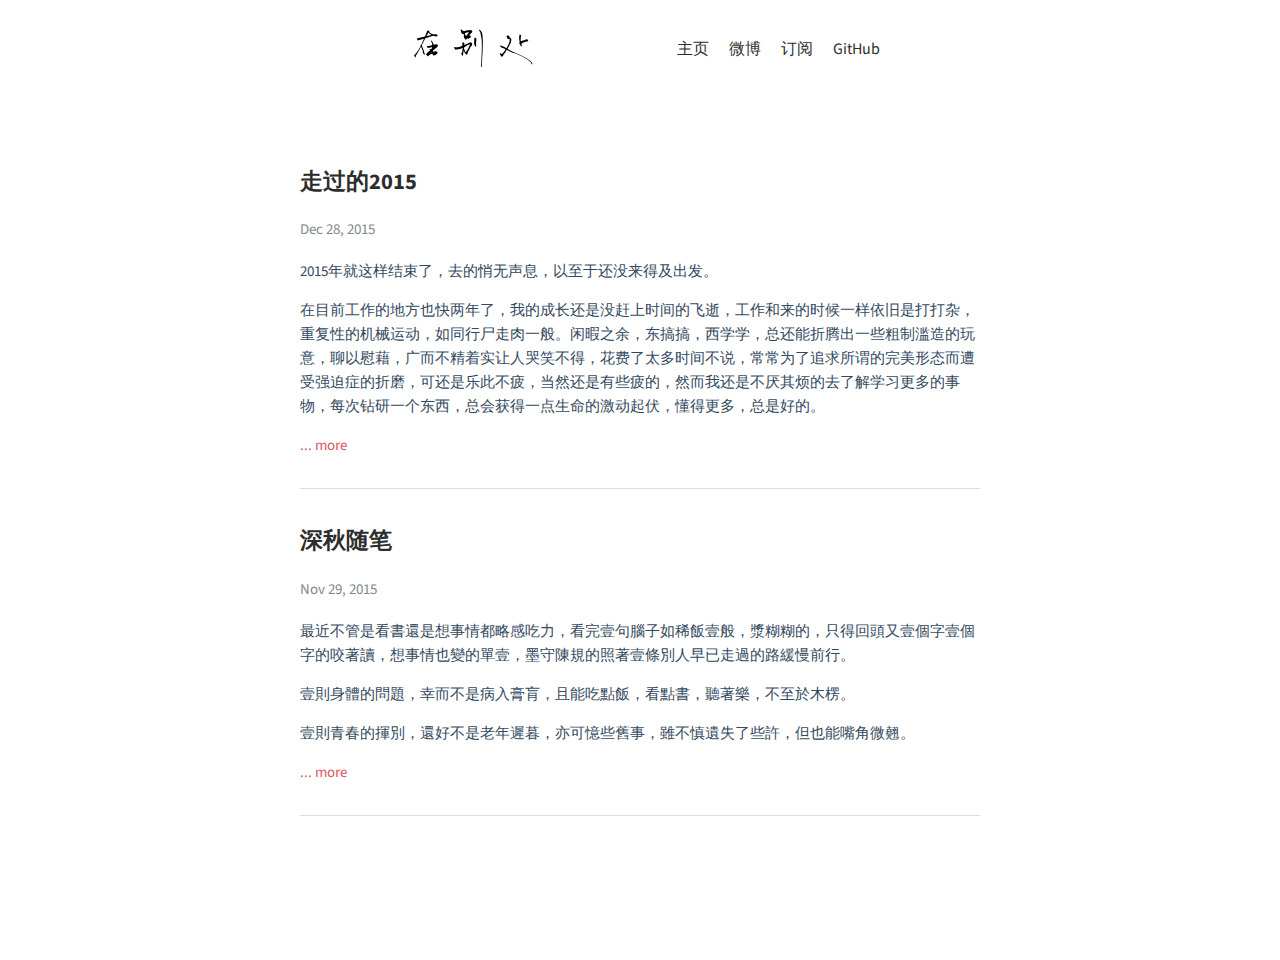
==== archives/index.html @ 952b91d6 "Site updated: 2016-05-18 09:24:41" ====
<!DOCTYPE html><html><head><meta charset="utf-8"><meta name="X-UA-Compatible" content="IE=edge"><title>在别处</title><meta name="description" content="A Blog Powered By Hexo"><meta name="viewport" content="width=device-width, initial-scale=1"><link rel="short icon" href="/favicon.ico"><link rel="stylesheet" href="/css/kae.css"><link rel="stylesheet" href="http://fonts.useso.com/css?family=Source+Sans+Pro:400,600" type="text/css"></head><body><header><a href="/" class="logo-link"><img src="/logo.png"></a><ul class="nav nav-list"><li class="nav-list-item"><a href="/" target="_self" class="nav-list-link">主页</a></li><li class="nav-list-item"><a href="http://weibo.com/simpkae" target="_blank" class="nav-list-link">微博</a></li><li class="nav-list-item"><a href="/atom.xml" target="_self" class="nav-list-link">订阅</a></li><li class="nav-list-item"><a href="https://github.com/simpkae" target="_blank" class="nav-list-link">GitHub</a></li></ul></header><section class="container"><ul class="home post-list"><li class="post-list-item"><article class="post-block"><h2 class="post-title"><a href="/2015/12/28/2015-summary/" class="post-title-link">走过的2015</a></h2><div class="post-meta"><div class="post-time">Dec 28, 2015</div></div><div class="post-content"><p>2015年就这样结束了，去的悄无声息，以至于还没来得及出发。</p>
<p>在目前工作的地方也快两年了，我的成长还是没赶上时间的飞逝，工作和来的时候一样依旧是打打杂，重复性的机械运动，如同行尸走肉一般。闲暇之余，东搞搞，西学学，总还能折腾出一些粗制滥造的玩意，聊以慰藉，广而不精着实让人哭笑不得，花费了太多时间不说，常常为了追求所谓的完美形态而遭受强迫症的折磨，可还是乐此不疲，当然还是有些疲的，然而我还是不厌其烦的去了解学习更多的事物，每次钻研一个东西，总会获得一点生命的激动起伏，懂得更多，总是好的。</div><a href="2015/12/28/2015-summary/" class="read-more">... more</a></article></li><li class="post-list-item"><article class="post-block"><h2 class="post-title"><a href="/2015/11/29/shen-qiu-sui-bi/" class="post-title-link">深秋随笔</a></h2><div class="post-meta"><div class="post-time">Nov 29, 2015</div></div><div class="post-content"><p>最近不管是看書還是想事情都略感吃力，看完壹句腦子如稀飯壹般，漿糊糊的，只得回頭又壹個字壹個字的咬著讀，想事情也變的單壹，墨守陳規的照著壹條別人早已走過的路緩慢前行。</p>
<p>壹則身體的問題，幸而不是病入膏肓，且能吃點飯，看點書，聽著樂，不至於木楞。</p>
<p>壹則青春的揮別，還好不是老年遲暮，亦可憶些舊事，雖不慎遺失了些許，但也能嘴角微翹。</div><a href="2015/11/29/shen-qiu-sui-bi/" class="read-more">... more</a></article></li></ul></section><footer><div class="paginator"><a class="prev"> </a><a class="prev"> </a></div></footer><script src="https://cdn.mathjax.org/mathjax/latest/MathJax.js?config=TeX-AMS-MML_HTMLorMML"></script></body></html>
---- css/kae.css ----
/*! normalize.css v3.0.3 | MIT License | github.com/necolas/normalize.css */
html{font-family:sans-serif;-ms-text-size-adjust:100%;-webkit-text-size-adjust:100%}
body{margin:0}
article,aside,details,figcaption,figure,footer,header,hgroup,main,menu,nav,section,summary{display:block}
audio,canvas,progress,video{display:inline-block;vertical-align:baseline}
audio:not([controls]){display:none;height:0}
[hidden],template{display:none}
a{background-color:transparent}
a:active,a:hover{outline:0}
abbr[title]{border-bottom:1px dotted}
b,strong{font-weight:bold}
dfn{font-style:italic}
h1{font-size:2em;margin:0.67em 0}
mark{background:#ff0;color:#000}
small{font-size:80%}
sub,sup{font-size:75%;line-height:0;position:relative;vertical-align:baseline}
sup{top:-0.5em}
sub{bottom:-0.25em}
img{border:0}
svg:not(:root){overflow:hidden}
figure{margin:1em 40px}
hr{box-sizing:content-box;height:0}
pre{overflow:auto}
code,kbd,pre,samp{font-family:monospace, monospace;font-size:1em}
button,input,optgroup,select,textarea{color:inherit;font:inherit;margin:0}
button{overflow:visible}
button,select{text-transform:none}
button,html input[type="button"],input[type="reset"],input[type="submit"]{-webkit-appearance:button;cursor:pointer}
button[disabled],html input[disabled]{cursor:default}
button::-moz-focus-inner,input::-moz-focus-inner{border:0;padding:0}
input{line-height:normal}
input[type="checkbox"],input[type="radio"]{box-sizing:border-box;padding:0}
input[type="number"]::-webkit-inner-spin-button,input[type="number"]::-webkit-outer-spin-button{height:auto}
input[type="search"]{-webkit-appearance:textfield;box-sizing:content-box}
input[type="search"]::-webkit-search-cancel-button,input[type="search"]::-webkit-search-decoration{-webkit-appearance:none}
fieldset{border:1px solid #c0c0c0;margin:0 2px;padding:0.35em 0.625em 0.75em}
legend{border:0;padding:0}
textarea{overflow:auto}
optgroup{font-weight:bold}
table{border-collapse:collapse;border-spacing:0}
td,th{padding:0}
body{margin:0;color:#34495e;font-size:15px;line-height:1.6;font-family:'Source Sans Pro', 'Helvetica Neue', Arial, sans-serif}
ul.nav,ul.post-list{margin:0;padding:0;list-style-type:none}
a,a:active{color:#2d2d2d;text-decoration:none}
a.nav-list-link.active,a.nav-list-link:hover,a.post-title-link:hover{border-bottom:2px solid #dd5862}
hr{border:0}
code{margin:0 2px;padding:3px 5px;color:#e96900;border-radius:2px;white-space:nowrap}
table{width:100%}
table thead{background-color:#ddd}
table thead th{padding:5px}
table tbody tr:nth-child(2n){background-color:#eee}
table tbody td{padding:5px}
header{height:60px}
header .logo-link{float:left}
header .nav{float:right;left:80px}
header .logo-link img{height:47px;padding:0 0;}
header .nav-list-item{display:inline-block;padding:18px  10px}
header .nav-list-item a{font-size:16px;line-height:1.4;padding:5px 0}
.home.post-list{margin:2em 0}
.home.post-list .post-list-item{padding:1em 0 2em;border-bottom:1px solid #ddd}
.home.post-list .post-content h2:before,.home.post-list .post-content h3:before,.home.post-list .post-content h4:before,.home.post-list .post-content h5:before,.home.post-list .post-content h6:before{content:''}
.home.post-list .read-more{color:#dd5862}
.post{padding-top:1em}
.post figure,.post p,.post ul,.post ol{margin:1.2em 0}
.post-block .post-title{color:#2c3e50}
.post-block .post-time{color:#7f8c8d;margin:1.2em 0}
.post-content h2,.post-content h3,.post-content h4,.post-content h5,.post-content h6{position:relative}
.post-content h2:before,.post-content h3:before,.post-content h4:before,.post-content h5:before,.post-content h6:before{content:"#";color:#dd5862;position:absolute;left:-0.7em;top:-4px;font-size:1.2em;font-weight:bold}
.post-content h2,.post-content h3{font-size:22px}
.post-content h2{margin:2em 0 0.8em;padding-bottom:0.7em;border-bottom:1px solid #ddd}
.post-content h2:before{content:none}
.post-content h3{position:relative;margin:3em 0 1.2em;font-size:1.2em}
.post-content h3:before{content:"#";color:#dd5862;position:absolute;left:-0.7em;top:-2px;font-size:1.2em;font-weight:bold}
.post-content h4,.post-content h5,.post-content h6{font-size:18px}
.post-content ul{padding-left:1.25em;line-height:1.4em}
.post-content ul ul,.post-content ul p{margin:0.6em 0}
.post-content li{margin:0.25em 0}
.post-content a{color:#dd5862}
.post-content blockquote{margin:2em 0;padding-left:20px;border-left:4px solid #dd5862}
.post-content img{display:block;max-width:100%;margin:1em auto}
.post-content .tip{position:relative;margin:2em 0;padding:12px 24px 12px 30px;border-left:4px solid #f66;border-top-right-radius:2px;border-bottom-right-radius:2px;background-color:#f8f8f8}
.post-content .tip br{display:none}
.post-content .tip:before{position:absolute;top:14px;left:-12px;content:"!";width:20px;height:20px;border-radius:100%;color:#fff;font-size:14px;line-height:20px;font-weight:bold;text-align:center;background-color:#f66;font-family:'Dosis', 'Source Sans Pro', 'Helvetica Neue', Arial, sans-serif}
code,pre{font-size:0.8em;background-color:#f8f8f8;font-family:'Roboto Mono', Monaco, courier, monospace}
.highlight{position:relative;margin:0;padding:0.8em 0.8em 0.4em;border-radius:2px;line-height:1.1em;background-color:#f8f8f8;overflow-x:auto}
.highlight table,.highlight tr,.highlight td{width:100%;border-collapse:collapse;padding:0;margin:0}
.highlight .gutter{display:none}.highlight .code pre{padding:1.2em 1.4em;line-height:1.5em;margin:0}
.highlight.html .code:after,.highlight.js .code:after,.highlight.bash .code:after,.highlight.css .code:after,.highlight.scss .code:after,.highlight.diff .code:after,.highlight.java .code:after,.highlight.xml .code:after{position:absolute;top:0;right:0;color:#ccc;text-align:right;font-size:0.75em;padding:5px 10px 0;line-height:15px;height:15px;font-weight:600}
.highlight.html .code:after{content:'HTML'}
.highlight.js .code:after{content:'JS'}
.highlight.bash .code:after{content:'Shell'}
.highlight.css .code:after{content:'CSS'}
.highlight.scss .code:after{content:'SCSS'}
.highlight.diff .code:after{content:'DIFF'}
.highlight.xml .code:after{content:'XML'}
.highlight.java .code:after{content:'Java'}
pre{color:#525252}
pre .function .keyword,pre .constant{color:#0092db}
pre .keyword,pre .attribute{color:#e96900}
pre .number,pre .literal{color:#ae81ff}
pre .tag,pre .tag .title,pre .change,pre .winutils,pre .flow,pre .lisp .title,pre .clojure .built_in,pre .nginx .title,pre .tex .special{color:#2973b7}
pre .class .title{color:#fff}
pre .symbol,pre .symbol .string,pre .value,pre .regexp{color:#dd5862}
pre .title{color:#a6e22e}
pre .tag .value,pre .string,pre .subst,pre .haskell .type,pre .preprocessor,pre .ruby .class .parent,pre .built_in,pre .sql .aggregate,pre .django .template_tag,pre .django .variable,pre .smalltalk .class,pre .javadoc,pre .django .filter .argument,pre .smalltalk .localvars,pre .smalltalk .array,pre .attr_selector,pre .pseudo,pre .addition,pre .stream,pre .envvar,pre .apache .tag,pre .apache .cbracket,pre .tex .command,pre .prompt{color:#dd5862}
pre .comment,pre .java .annotation,pre .python .decorator,pre .template_comment,pre .pi,pre .doctype,pre .shebang,pre .apache .sqbracket,pre .tex .formula{color:#b3b3b3}
pre .deletion{color:#BA4545}
pre .coffeescript .javascript,pre .javascript .xml,pre .tex .formula,pre .xml .javascript,pre .xml .vbscript,pre .xml .css,pre .xml .cdata{opacity:0.5}
.paginator{margin:4em 0}
.paginator .prev,.paginator .next{display:inline-block}
.paginator .prev:hover,.paginator .next:hover{color:#dd5862}
.paginator .prev{width:49%;margin-left:-1%;margin-right:1%;text-align:right}
.paginator .next{width:49%;margin-left:1%;margin-right:-1%;text-align:left}
.ds-thread,#disqus_thread{margin-bottom:2em}
section.container{margin:2em 10px}
@media screen and (min-width: 700px){body{width:700px;margin:0 auto}header{padding:20px 100px}}
@media screen and (max-width: 700px){body{width:100%}header{padding:20px 40px}header a.logo-link,header ul.nav.nav-list{float:none;display:block;text-align:center}.post-content h2,.post-content h3,.post-content h4,.post-content h5,.post-content h6{max-width:300px;left:15px}.ds-thread,#disqus_thread{margin:2em 10px}}
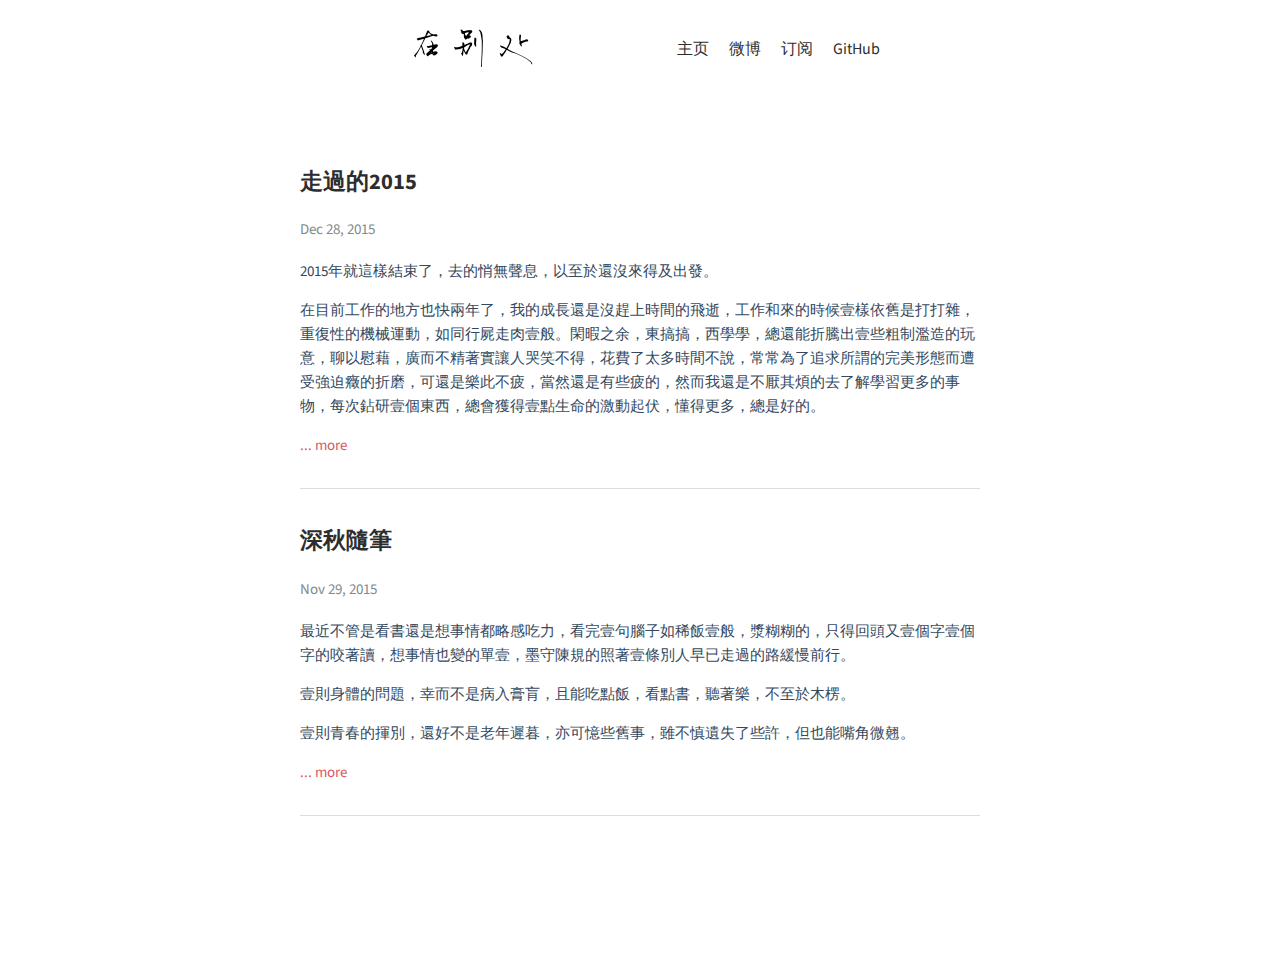
==== commit cc943b32: "Site updated: 2016-05-18 09:35:23" ====
--- a/archives/index.html
+++ b/archives/index.html
@@ -1,4 +1,4 @@
-<!DOCTYPE html><html><head><meta charset="utf-8"><meta name="X-UA-Compatible" content="IE=edge"><title>在别处</title><meta name="description" content="A Blog Powered By Hexo"><meta name="viewport" content="width=device-width, initial-scale=1"><link rel="short icon" href="/favicon.ico"><link rel="stylesheet" href="/css/kae.css"><link rel="stylesheet" href="http://fonts.useso.com/css?family=Source+Sans+Pro:400,600" type="text/css"></head><body><header><a href="/" class="logo-link"><img src="/logo.png"></a><ul class="nav nav-list"><li class="nav-list-item"><a href="/" target="_self" class="nav-list-link">主页</a></li><li class="nav-list-item"><a href="http://weibo.com/simpkae" target="_blank" class="nav-list-link">微博</a></li><li class="nav-list-item"><a href="/atom.xml" target="_self" class="nav-list-link">订阅</a></li><li class="nav-list-item"><a href="https://github.com/simpkae" target="_blank" class="nav-list-link">GitHub</a></li></ul></header><section class="container"><ul class="home post-list"><li class="post-list-item"><article class="post-block"><h2 class="post-title"><a href="/2015/12/28/2015-summary/" class="post-title-link">走过的2015</a></h2><div class="post-meta"><div class="post-time">Dec 28, 2015</div></div><div class="post-content"><p>2015年就这样结束了，去的悄无声息，以至于还没来得及出发。</p>
-<p>在目前工作的地方也快两年了，我的成长还是没赶上时间的飞逝，工作和来的时候一样依旧是打打杂，重复性的机械运动，如同行尸走肉一般。闲暇之余，东搞搞，西学学，总还能折腾出一些粗制滥造的玩意，聊以慰藉，广而不精着实让人哭笑不得，花费了太多时间不说，常常为了追求所谓的完美形态而遭受强迫症的折磨，可还是乐此不疲，当然还是有些疲的，然而我还是不厌其烦的去了解学习更多的事物，每次钻研一个东西，总会获得一点生命的激动起伏，懂得更多，总是好的。</div><a href="2015/12/28/2015-summary/" class="read-more">... more</a></article></li><li class="post-list-item"><article class="post-block"><h2 class="post-title"><a href="/2015/11/29/shen-qiu-sui-bi/" class="post-title-link">深秋随笔</a></h2><div class="post-meta"><div class="post-time">Nov 29, 2015</div></div><div class="post-content"><p>最近不管是看書還是想事情都略感吃力，看完壹句腦子如稀飯壹般，漿糊糊的，只得回頭又壹個字壹個字的咬著讀，想事情也變的單壹，墨守陳規的照著壹條別人早已走過的路緩慢前行。</p>
+<!DOCTYPE html><html><head><meta charset="utf-8"><meta name="X-UA-Compatible" content="IE=edge"><title>在别处</title><meta name="description" content="A Blog Powered By Hexo"><meta name="viewport" content="width=device-width, initial-scale=1"><link rel="short icon" href="/favicon.ico"><link rel="stylesheet" href="/css/kae.css"><link rel="stylesheet" href="http://fonts.useso.com/css?family=Source+Sans+Pro:400,600" type="text/css"></head><body><header><a href="/" class="logo-link"><img src="/logo.png"></a><ul class="nav nav-list"><li class="nav-list-item"><a href="/" target="_self" class="nav-list-link">主页</a></li><li class="nav-list-item"><a href="http://weibo.com/simpkae" target="_blank" class="nav-list-link">微博</a></li><li class="nav-list-item"><a href="/atom.xml" target="_self" class="nav-list-link">订阅</a></li><li class="nav-list-item"><a href="https://github.com/simpkae" target="_blank" class="nav-list-link">GitHub</a></li></ul></header><section class="container"><ul class="home post-list"><li class="post-list-item"><article class="post-block"><h2 class="post-title"><a href="/2015/12/28/2015-summary/" class="post-title-link">走過的2015</a></h2><div class="post-meta"><div class="post-time">Dec 28, 2015</div></div><div class="post-content"><p>2015年就這樣結束了，去的悄無聲息，以至於還沒來得及出發。</p>
+<p>在目前工作的地方也快兩年了，我的成長還是沒趕上時間的飛逝，工作和來的時候壹樣依舊是打打雜，重復性的機械運動，如同行屍走肉壹般。閑暇之余，東搞搞，西學學，總還能折騰出壹些粗制濫造的玩意，聊以慰藉，廣而不精著實讓人哭笑不得，花費了太多時間不說，常常為了追求所謂的完美形態而遭受強迫癥的折磨，可還是樂此不疲，當然還是有些疲的，然而我還是不厭其煩的去了解學習更多的事物，每次鉆研壹個東西，總會獲得壹點生命的激動起伏，懂得更多，總是好的。</div><a href="2015/12/28/2015-summary/" class="read-more">... more</a></article></li><li class="post-list-item"><article class="post-block"><h2 class="post-title"><a href="/2015/11/29/shen-qiu-sui-bi/" class="post-title-link">深秋隨筆</a></h2><div class="post-meta"><div class="post-time">Nov 29, 2015</div></div><div class="post-content"><p>最近不管是看書還是想事情都略感吃力，看完壹句腦子如稀飯壹般，漿糊糊的，只得回頭又壹個字壹個字的咬著讀，想事情也變的單壹，墨守陳規的照著壹條別人早已走過的路緩慢前行。</p>
 <p>壹則身體的問題，幸而不是病入膏肓，且能吃點飯，看點書，聽著樂，不至於木楞。</p>
 <p>壹則青春的揮別，還好不是老年遲暮，亦可憶些舊事，雖不慎遺失了些許，但也能嘴角微翹。</div><a href="2015/11/29/shen-qiu-sui-bi/" class="read-more">... more</a></article></li></ul></section><footer><div class="paginator"><a class="prev"> </a><a class="prev"> </a></div></footer><script src="https://cdn.mathjax.org/mathjax/latest/MathJax.js?config=TeX-AMS-MML_HTMLorMML"></script></body></html>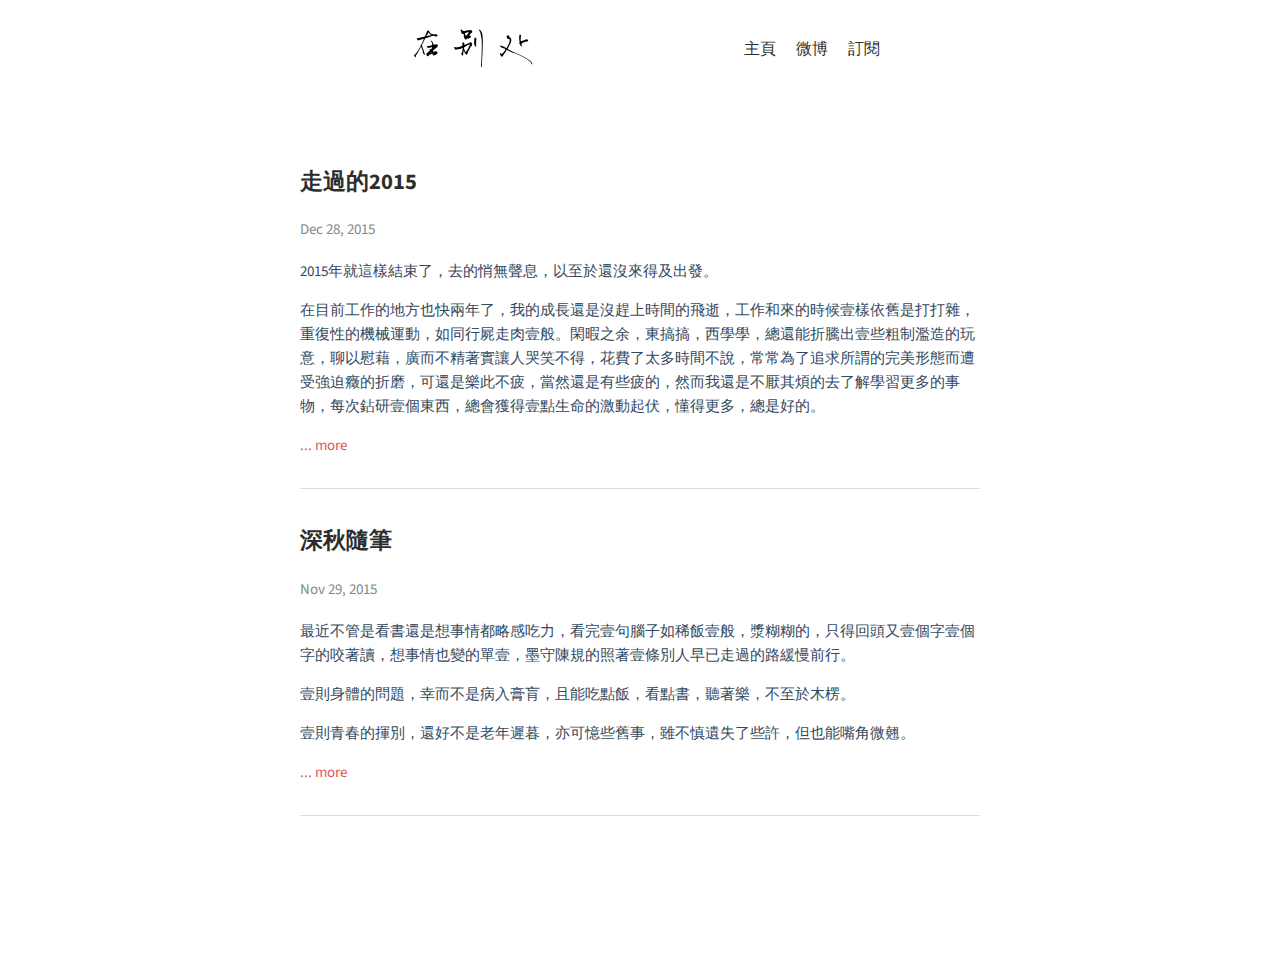
==== commit b18323d2: "Site updated: 2016-05-18 09:40:06" ====
--- a/archives/index.html
+++ b/archives/index.html
@@ -1,4 +1,4 @@
-<!DOCTYPE html><html><head><meta charset="utf-8"><meta name="X-UA-Compatible" content="IE=edge"><title>在别处</title><meta name="description" content="A Blog Powered By Hexo"><meta name="viewport" content="width=device-width, initial-scale=1"><link rel="short icon" href="/favicon.ico"><link rel="stylesheet" href="/css/kae.css"><link rel="stylesheet" href="http://fonts.useso.com/css?family=Source+Sans+Pro:400,600" type="text/css"></head><body><header><a href="/" class="logo-link"><img src="/logo.png"></a><ul class="nav nav-list"><li class="nav-list-item"><a href="/" target="_self" class="nav-list-link">主页</a></li><li class="nav-list-item"><a href="http://weibo.com/simpkae" target="_blank" class="nav-list-link">微博</a></li><li class="nav-list-item"><a href="/atom.xml" target="_self" class="nav-list-link">订阅</a></li><li class="nav-list-item"><a href="https://github.com/simpkae" target="_blank" class="nav-list-link">GitHub</a></li></ul></header><section class="container"><ul class="home post-list"><li class="post-list-item"><article class="post-block"><h2 class="post-title"><a href="/2015/12/28/2015-summary/" class="post-title-link">走過的2015</a></h2><div class="post-meta"><div class="post-time">Dec 28, 2015</div></div><div class="post-content"><p>2015年就這樣結束了，去的悄無聲息，以至於還沒來得及出發。</p>
+<!DOCTYPE html><html><head><meta charset="utf-8"><meta name="X-UA-Compatible" content="IE=edge"><title>在别处</title><meta name="description" content="A Blog Powered By Hexo"><meta name="viewport" content="width=device-width, initial-scale=1"><link rel="short icon" href="/favicon.ico"><link rel="stylesheet" href="/css/kae.css"><link rel="stylesheet" href="http://fonts.useso.com/css?family=Source+Sans+Pro:400,600" type="text/css"></head><body><header><a href="/" class="logo-link"><img src="/logo.png"></a><ul class="nav nav-list"><li class="nav-list-item"><a href="/" target="_self" class="nav-list-link">主頁</a></li><li class="nav-list-item"><a href="http://weibo.com/simpkae" target="_blank" class="nav-list-link">微博</a></li><li class="nav-list-item"><a href="/atom.xml" target="_self" class="nav-list-link">訂閱</a></li></ul></header><section class="container"><ul class="home post-list"><li class="post-list-item"><article class="post-block"><h2 class="post-title"><a href="/2015/12/28/2015-summary/" class="post-title-link">走過的2015</a></h2><div class="post-meta"><div class="post-time">Dec 28, 2015</div></div><div class="post-content"><p>2015年就這樣結束了，去的悄無聲息，以至於還沒來得及出發。</p>
 <p>在目前工作的地方也快兩年了，我的成長還是沒趕上時間的飛逝，工作和來的時候壹樣依舊是打打雜，重復性的機械運動，如同行屍走肉壹般。閑暇之余，東搞搞，西學學，總還能折騰出壹些粗制濫造的玩意，聊以慰藉，廣而不精著實讓人哭笑不得，花費了太多時間不說，常常為了追求所謂的完美形態而遭受強迫癥的折磨，可還是樂此不疲，當然還是有些疲的，然而我還是不厭其煩的去了解學習更多的事物，每次鉆研壹個東西，總會獲得壹點生命的激動起伏，懂得更多，總是好的。</div><a href="2015/12/28/2015-summary/" class="read-more">... more</a></article></li><li class="post-list-item"><article class="post-block"><h2 class="post-title"><a href="/2015/11/29/shen-qiu-sui-bi/" class="post-title-link">深秋隨筆</a></h2><div class="post-meta"><div class="post-time">Nov 29, 2015</div></div><div class="post-content"><p>最近不管是看書還是想事情都略感吃力，看完壹句腦子如稀飯壹般，漿糊糊的，只得回頭又壹個字壹個字的咬著讀，想事情也變的單壹，墨守陳規的照著壹條別人早已走過的路緩慢前行。</p>
 <p>壹則身體的問題，幸而不是病入膏肓，且能吃點飯，看點書，聽著樂，不至於木楞。</p>
 <p>壹則青春的揮別，還好不是老年遲暮，亦可憶些舊事，雖不慎遺失了些許，但也能嘴角微翹。</div><a href="2015/11/29/shen-qiu-sui-bi/" class="read-more">... more</a></article></li></ul></section><footer><div class="paginator"><a class="prev"> </a><a class="prev"> </a></div></footer><script src="https://cdn.mathjax.org/mathjax/latest/MathJax.js?config=TeX-AMS-MML_HTMLorMML"></script></body></html>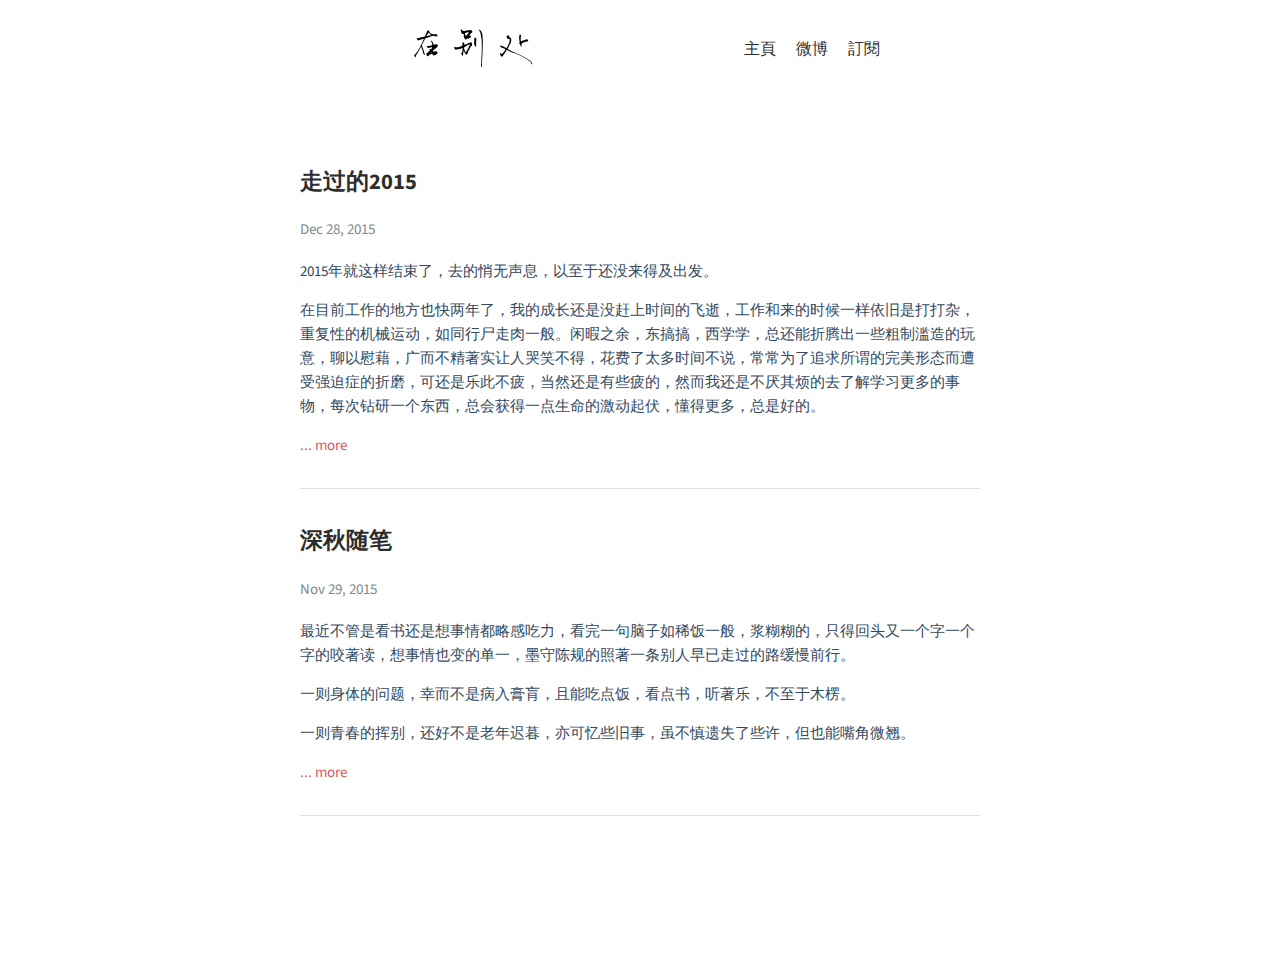
==== commit 082e0e8f: "Site updated: 2016-05-18 15:01:32" ====
--- a/archives/index.html
+++ b/archives/index.html
@@ -1,4 +1,4 @@
-<!DOCTYPE html><html><head><meta charset="utf-8"><meta name="X-UA-Compatible" content="IE=edge"><title>在别处</title><meta name="description" content="A Blog Powered By Hexo"><meta name="viewport" content="width=device-width, initial-scale=1"><link rel="short icon" href="/favicon.ico"><link rel="stylesheet" href="/css/kae.css"><link rel="stylesheet" href="http://fonts.useso.com/css?family=Source+Sans+Pro:400,600" type="text/css"></head><body><header><a href="/" class="logo-link"><img src="/logo.png"></a><ul class="nav nav-list"><li class="nav-list-item"><a href="/" target="_self" class="nav-list-link">主頁</a></li><li class="nav-list-item"><a href="http://weibo.com/simpkae" target="_blank" class="nav-list-link">微博</a></li><li class="nav-list-item"><a href="/atom.xml" target="_self" class="nav-list-link">訂閱</a></li></ul></header><section class="container"><ul class="home post-list"><li class="post-list-item"><article class="post-block"><h2 class="post-title"><a href="/2015/12/28/2015-summary/" class="post-title-link">走過的2015</a></h2><div class="post-meta"><div class="post-time">Dec 28, 2015</div></div><div class="post-content"><p>2015年就這樣結束了，去的悄無聲息，以至於還沒來得及出發。</p>
-<p>在目前工作的地方也快兩年了，我的成長還是沒趕上時間的飛逝，工作和來的時候壹樣依舊是打打雜，重復性的機械運動，如同行屍走肉壹般。閑暇之余，東搞搞，西學學，總還能折騰出壹些粗制濫造的玩意，聊以慰藉，廣而不精著實讓人哭笑不得，花費了太多時間不說，常常為了追求所謂的完美形態而遭受強迫癥的折磨，可還是樂此不疲，當然還是有些疲的，然而我還是不厭其煩的去了解學習更多的事物，每次鉆研壹個東西，總會獲得壹點生命的激動起伏，懂得更多，總是好的。</div><a href="2015/12/28/2015-summary/" class="read-more">... more</a></article></li><li class="post-list-item"><article class="post-block"><h2 class="post-title"><a href="/2015/11/29/shen-qiu-sui-bi/" class="post-title-link">深秋隨筆</a></h2><div class="post-meta"><div class="post-time">Nov 29, 2015</div></div><div class="post-content"><p>最近不管是看書還是想事情都略感吃力，看完壹句腦子如稀飯壹般，漿糊糊的，只得回頭又壹個字壹個字的咬著讀，想事情也變的單壹，墨守陳規的照著壹條別人早已走過的路緩慢前行。</p>
-<p>壹則身體的問題，幸而不是病入膏肓，且能吃點飯，看點書，聽著樂，不至於木楞。</p>
-<p>壹則青春的揮別，還好不是老年遲暮，亦可憶些舊事，雖不慎遺失了些許，但也能嘴角微翹。</div><a href="2015/11/29/shen-qiu-sui-bi/" class="read-more">... more</a></article></li></ul></section><footer><div class="paginator"><a class="prev"> </a><a class="prev"> </a></div></footer><script src="https://cdn.mathjax.org/mathjax/latest/MathJax.js?config=TeX-AMS-MML_HTMLorMML"></script></body></html>+<!DOCTYPE html><html><head><meta charset="utf-8"><meta name="X-UA-Compatible" content="IE=edge"><title>在别处</title><meta name="description" content="A Blog Powered By Hexo"><meta name="viewport" content="width=device-width, initial-scale=1"><link rel="short icon" href="/favicon.ico"><link rel="stylesheet" href="/css/kae.css"><link rel="stylesheet" href="http://fonts.useso.com/css?family=Source+Sans+Pro:400,600" type="text/css"></head><body><header><a href="/" class="logo-link"><img src="/logo.png"></a><ul class="nav nav-list"><li class="nav-list-item"><a href="/" target="_self" class="nav-list-link">主頁</a></li><li class="nav-list-item"><a href="http://weibo.com/simpkae" target="_blank" class="nav-list-link">微博</a></li><li class="nav-list-item"><a href="/atom.xml" target="_self" class="nav-list-link">訂閱</a></li></ul></header><section class="container"><ul class="home post-list"><li class="post-list-item"><article class="post-block"><h2 class="post-title"><a href="/2015/12/28/2015-summary/" class="post-title-link">走过的2015</a></h2><div class="post-meta"><div class="post-time">Dec 28, 2015</div></div><div class="post-content"><p>2015年就这样结束了，去的悄无声息，以至于还没来得及出发。</p>
+<p>在目前工作的地方也快两年了，我的成长还是没赶上时间的飞逝，工作和来的时候一样依旧是打打杂，重复性的机械运动，如同行尸走肉一般。闲暇之余，东搞搞，西学学，总还能折腾出一些粗制滥造的玩意，聊以慰藉，广而不精著实让人哭笑不得，花费了太多时间不说，常常为了追求所谓的完美形态而遭受强迫症的折磨，可还是乐此不疲，当然还是有些疲的，然而我还是不厌其烦的去了解学习更多的事物，每次钻研一个东西，总会获得一点生命的激动起伏，懂得更多，总是好的。</div><a href="2015/12/28/2015-summary/" class="read-more">... more</a></article></li><li class="post-list-item"><article class="post-block"><h2 class="post-title"><a href="/2015/11/29/shen-qiu-sui-bi/" class="post-title-link">深秋随笔</a></h2><div class="post-meta"><div class="post-time">Nov 29, 2015</div></div><div class="post-content"><p>最近不管是看书还是想事情都略感吃力，看完一句脑子如稀饭一般，浆糊糊的，只得回头又一个字一个字的咬著读，想事情也变的单一，墨守陈规的照著一条别人早已走过的路缓慢前行。</p>
+<p>一则身体的问题，幸而不是病入膏肓，且能吃点饭，看点书，听著乐，不至于木楞。</p>
+<p>一则青春的挥别，还好不是老年迟暮，亦可忆些旧事，虽不慎遗失了些许，但也能嘴角微翘。</div><a href="2015/11/29/shen-qiu-sui-bi/" class="read-more">... more</a></article></li></ul></section><footer><div class="paginator"><a class="prev"> </a><a class="prev"> </a></div></footer><script src="https://cdn.mathjax.org/mathjax/latest/MathJax.js?config=TeX-AMS-MML_HTMLorMML"></script></body></html>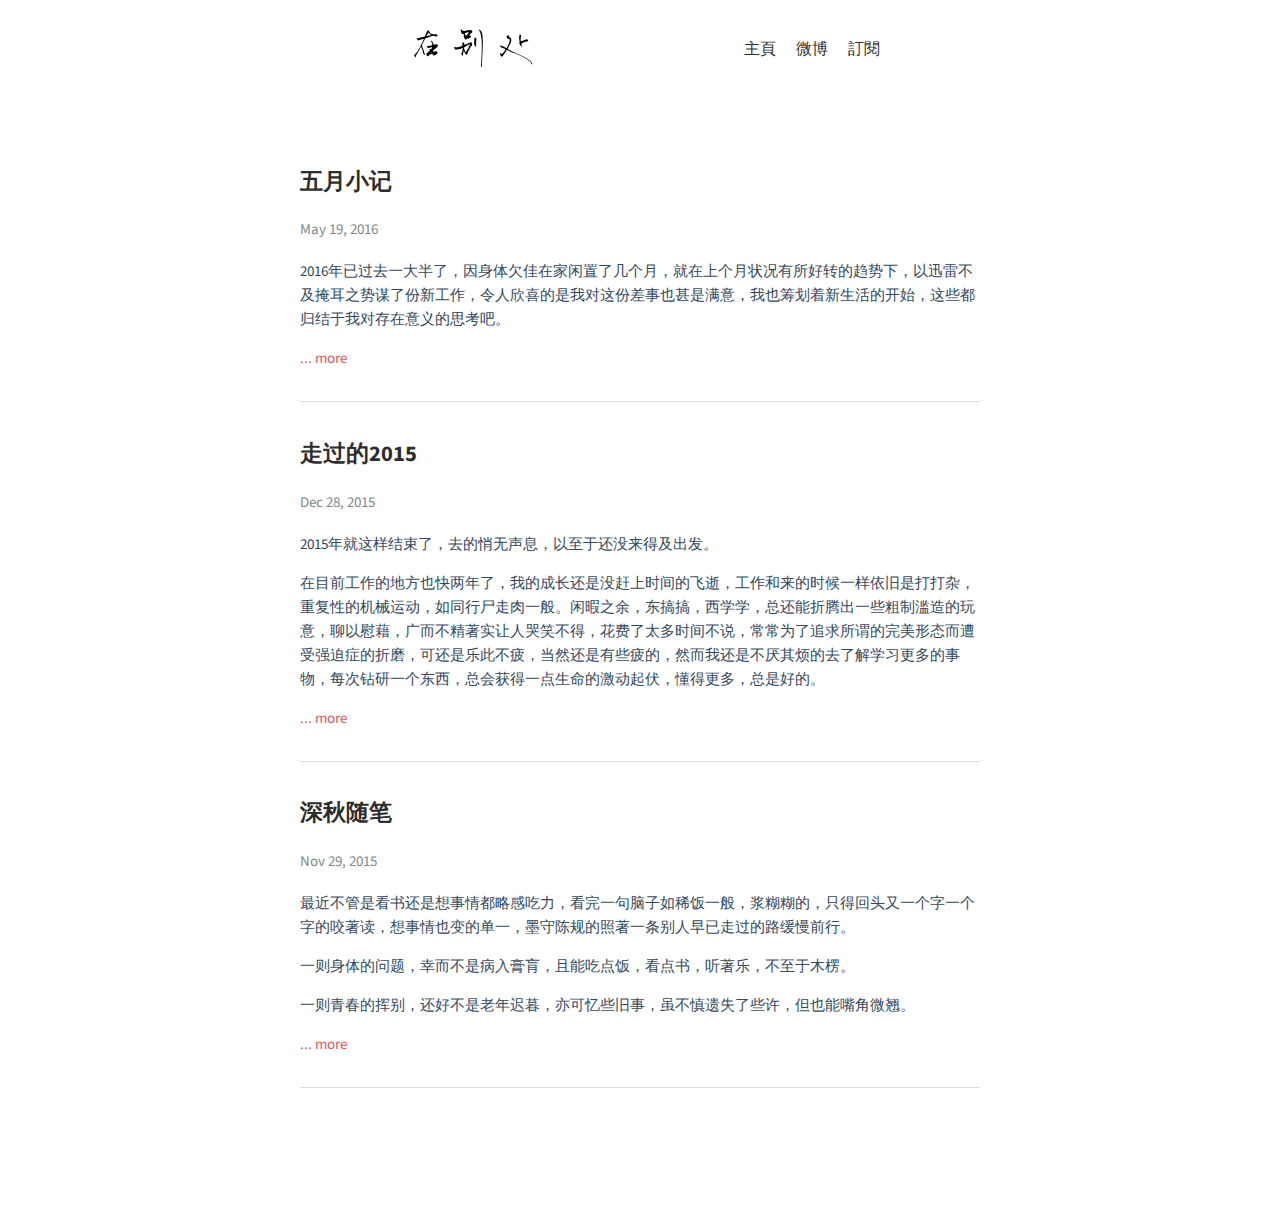
==== commit f9c096f1: "Site updated: 2016-05-19 16:48:40" ====
--- a/archives/index.html
+++ b/archives/index.html
@@ -1,4 +1,4 @@
-<!DOCTYPE html><html><head><meta charset="utf-8"><meta name="X-UA-Compatible" content="IE=edge"><title>在别处</title><meta name="description" content="A Blog Powered By Hexo"><meta name="viewport" content="width=device-width, initial-scale=1"><link rel="short icon" href="/favicon.ico"><link rel="stylesheet" href="/css/kae.css"><link rel="stylesheet" href="http://fonts.useso.com/css?family=Source+Sans+Pro:400,600" type="text/css"></head><body><header><a href="/" class="logo-link"><img src="/logo.png"></a><ul class="nav nav-list"><li class="nav-list-item"><a href="/" target="_self" class="nav-list-link">主頁</a></li><li class="nav-list-item"><a href="http://weibo.com/simpkae" target="_blank" class="nav-list-link">微博</a></li><li class="nav-list-item"><a href="/atom.xml" target="_self" class="nav-list-link">訂閱</a></li></ul></header><section class="container"><ul class="home post-list"><li class="post-list-item"><article class="post-block"><h2 class="post-title"><a href="/2015/12/28/2015-summary/" class="post-title-link">走过的2015</a></h2><div class="post-meta"><div class="post-time">Dec 28, 2015</div></div><div class="post-content"><p>2015年就这样结束了，去的悄无声息，以至于还没来得及出发。</p>
+<!DOCTYPE html><html><head><meta charset="utf-8"><meta name="X-UA-Compatible" content="IE=edge"><title>在别处</title><meta name="description" content="A Blog Powered By Hexo"><meta name="viewport" content="width=device-width, initial-scale=1"><link rel="short icon" href="/favicon.ico"><link rel="stylesheet" href="/css/kae.css"><link rel="stylesheet" href="http://fonts.useso.com/css?family=Source+Sans+Pro:400,600" type="text/css"></head><body><header><a href="/" class="logo-link"><img src="/logo.png"></a><ul class="nav nav-list"><li class="nav-list-item"><a href="/" target="_self" class="nav-list-link">主頁</a></li><li class="nav-list-item"><a href="http://weibo.com/simpkae" target="_blank" class="nav-list-link">微博</a></li><li class="nav-list-item"><a href="/atom.xml" target="_self" class="nav-list-link">訂閱</a></li></ul></header><section class="container"><ul class="home post-list"><li class="post-list-item"><article class="post-block"><h2 class="post-title"><a href="/2016/05/19/new life/" class="post-title-link">五月小记</a></h2><div class="post-meta"><div class="post-time">May 19, 2016</div></div><div class="post-content"><p>2016年已过去一大半了，因身体欠佳在家闲置了几个月，就在上个月状况有所好转的趋势下，以迅雷不及掩耳之势谋了份新工作，令人欣喜的是我对这份差事也甚是满意，我也筹划着新生活的开始，这些都归结于我对存在意义的思考吧。</div><a href="2016/05/19/new life/" class="read-more">... more</a></article></li><li class="post-list-item"><article class="post-block"><h2 class="post-title"><a href="/2015/12/28/2015-summary/" class="post-title-link">走过的2015</a></h2><div class="post-meta"><div class="post-time">Dec 28, 2015</div></div><div class="post-content"><p>2015年就这样结束了，去的悄无声息，以至于还没来得及出发。</p>
 <p>在目前工作的地方也快两年了，我的成长还是没赶上时间的飞逝，工作和来的时候一样依旧是打打杂，重复性的机械运动，如同行尸走肉一般。闲暇之余，东搞搞，西学学，总还能折腾出一些粗制滥造的玩意，聊以慰藉，广而不精著实让人哭笑不得，花费了太多时间不说，常常为了追求所谓的完美形态而遭受强迫症的折磨，可还是乐此不疲，当然还是有些疲的，然而我还是不厌其烦的去了解学习更多的事物，每次钻研一个东西，总会获得一点生命的激动起伏，懂得更多，总是好的。</div><a href="2015/12/28/2015-summary/" class="read-more">... more</a></article></li><li class="post-list-item"><article class="post-block"><h2 class="post-title"><a href="/2015/11/29/shen-qiu-sui-bi/" class="post-title-link">深秋随笔</a></h2><div class="post-meta"><div class="post-time">Nov 29, 2015</div></div><div class="post-content"><p>最近不管是看书还是想事情都略感吃力，看完一句脑子如稀饭一般，浆糊糊的，只得回头又一个字一个字的咬著读，想事情也变的单一，墨守陈规的照著一条别人早已走过的路缓慢前行。</p>
 <p>一则身体的问题，幸而不是病入膏肓，且能吃点饭，看点书，听著乐，不至于木楞。</p>
 <p>一则青春的挥别，还好不是老年迟暮，亦可忆些旧事，虽不慎遗失了些许，但也能嘴角微翘。</div><a href="2015/11/29/shen-qiu-sui-bi/" class="read-more">... more</a></article></li></ul></section><footer><div class="paginator"><a class="prev"> </a><a class="prev"> </a></div></footer><script src="https://cdn.mathjax.org/mathjax/latest/MathJax.js?config=TeX-AMS-MML_HTMLorMML"></script></body></html>